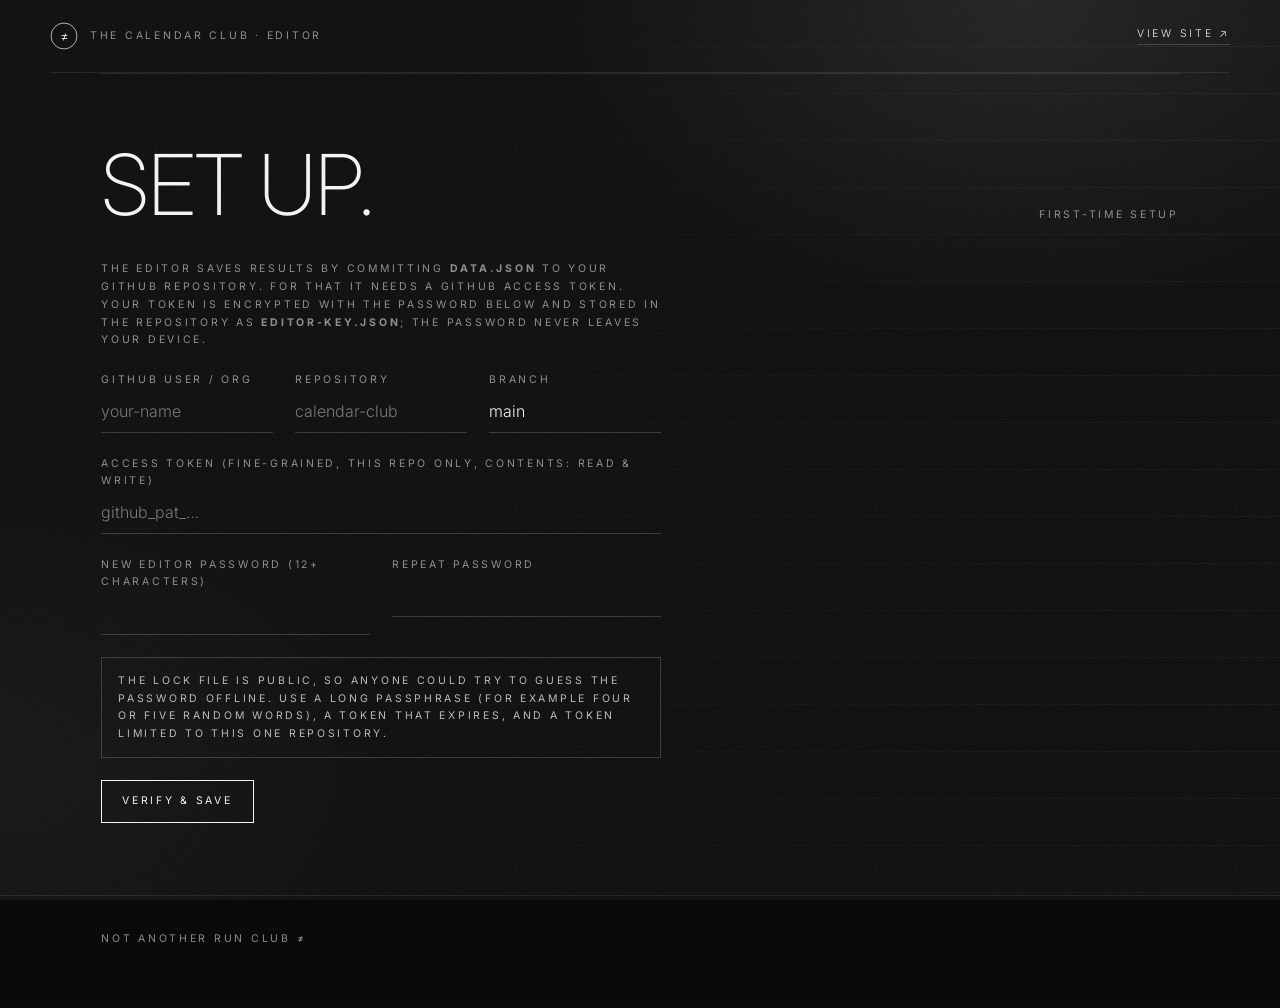
==== editor.html @ fd792aae "Add files via upload" ====
<!DOCTYPE html>
<html lang="en">
<head>
<meta charset="utf-8">
<meta name="viewport" content="width=device-width, initial-scale=1, viewport-fit=cover">
<title>Editor · The Calendar Club</title>
<meta name="robots" content="noindex,nofollow">
<meta name="theme-color" content="#0a0a0b">
<link rel="icon" href="data:image/svg+xml,%3Csvg xmlns='http://www.w3.org/2000/svg' viewBox='0 0 40 40'%3E%3Crect width='40' height='40' fill='%230a0a0b'/%3E%3Ccircle cx='20' cy='20' r='17' fill='none' stroke='%23f3f3f1'/%3E%3Ctext x='20' y='28' text-anchor='middle' font-size='22' fill='%23f3f3f1' font-family='sans-serif'%3E%E2%89%A0%3C/text%3E%3C/svg%3E">
<link rel="preconnect" href="https://fonts.googleapis.com">
<link rel="preconnect" href="https://fonts.gstatic.com" crossorigin>
<link href="https://fonts.googleapis.com/css2?family=Inter:wght@200;300;400;500&display=swap" rel="stylesheet">
<link rel="stylesheet" href="style.css">
<style>
.wrap{max-width:var(--maxw);margin:0 auto;padding:0 var(--pad)}
.top{display:flex;align-items:center;justify-content:space-between;gap:16px;padding:22px 0;border-bottom:1px solid var(--line-2)}
.brand{display:flex;align-items:center;gap:12px}
.badge{width:28px;height:28px;flex:none}
.top .right{display:flex;gap:22px;align-items:center}
.block{padding:clamp(34px,6vw,72px) 0;border-top:1px solid var(--line-2)}
.block:first-of-type{border-top:0}
.sec-head{display:flex;justify-content:space-between;align-items:flex-end;gap:14px 32px;flex-wrap:wrap;margin-bottom:clamp(20px,3vw,36px)}
.sec-head h1,.sec-head h2{font-size:clamp(36px,7vw,84px)}
.narrow{max-width:560px}
.sub-h{margin:46px 0 14px;display:flex;justify-content:space-between;align-items:baseline;gap:12px;flex-wrap:wrap}
.sub-h h3{font-size:clamp(22px,3vw,34px);font-weight:200;text-transform:uppercase;letter-spacing:-.01em}
.pill{display:inline-flex;gap:10px;align-items:center;border:1px solid var(--line);padding:8px 14px;color:var(--ink)}
.stats{display:flex;gap:10px 28px;flex-wrap:wrap;margin-bottom:6px}
.runs{border-top:1px solid var(--line)}
.rr{display:grid;grid-template-columns:44px minmax(0,1.6fr) minmax(0,1fr) 84px 84px 104px;gap:12px;align-items:baseline;padding:11px 0;border-bottom:1px solid var(--line-2);font-size:13px}
.rr.hd{padding:12px 0}
.rr .t{overflow:hidden;text-overflow:ellipsis;white-space:nowrap}
.rr .acts{display:flex;gap:14px;justify-content:flex-end}
.rr .acts button{font-size:9.5px;letter-spacing:.22em;text-transform:uppercase;color:var(--ink-3);border-bottom:1px solid var(--line-2)}
.rr .acts button:hover{color:var(--ink);border-color:var(--ink)}
.rr .acts button.sure{color:#ff8a8a;border-color:#ff8a8a}
.rr .ok{font-size:15px}
.rr.editing{background:rgba(255,255,255,.05)}
@media(max-width:820px){.rr{grid-template-columns:34px minmax(0,1fr) 40px 104px}.rr .c,.rr .tm{display:none}}
footer{border-top:1px solid var(--line-2);padding:34px 0 60px}
footer .wrap{display:flex;justify-content:space-between;gap:16px;flex-wrap:wrap;align-items:center}
.warn{border:1px solid var(--line);padding:14px 16px;margin-top:22px;color:var(--ink-2)}
@media(max-width:640px){.top .right .micro{display:none}}
</style>
</head>
<body>
<div class="heroBg" aria-hidden="true"></div>

<header class="wrap top">
  <div class="brand">
    <svg class="badge" viewBox="0 0 40 40" aria-hidden="true"><circle cx="20" cy="20" r="18.5" fill="none" stroke="currentColor" stroke-width="1"/><text x="20" y="27" text-anchor="middle" font-size="20" font-weight="300" fill="currentColor" font-family="Inter,system-ui,sans-serif">≠</text></svg>
    <span class="micro">The Calendar Club · Editor</span>
  </div>
  <div class="right">
    <a class="linkbtn" href="index.html" id="viewLink">View site ↗</a>
    <button class="linkbtn" id="lockBtn" type="button" hidden>Lock</button>
  </div>
</header>

<main class="wrap">

  <!-- 0 · checking -->
  <section class="block" id="vLoad">
    <p class="micro" id="loadMsg">Checking the lock…</p>
  </section>

  <!-- 1 · locked -->
  <section class="block" id="vLock" hidden>
    <div class="sec-head"><h1 class="display">Editor.</h1><p class="micro">Organisers only</p></div>
    <form class="narrow" id="lockForm" autocomplete="on">
      <div class="f"><label class="micro" for="lkPw">Password</label>
        <input id="lkPw" type="password" autocomplete="current-password" autofocus></div>
      <div class="btn-row"><button class="btn" id="lkBtn" type="submit">Unlock</button><span class="micro msg" id="lkMsg" aria-live="polite"></span></div>
      <p class="micro" style="margin-top:34px"><button class="linkbtn" id="toSetup" type="button">Change password / token</button></p>
    </form>
  </section>

  <!-- 2 · first-time setup -->
  <section class="block" id="vSetup" hidden>
    <div class="sec-head"><h1 class="display">Set up.</h1><p class="micro" id="setupKind">One-time setup</p></div>
    <form class="narrow" id="setupForm" autocomplete="off">
      <p class="micro" style="margin-bottom:22px">The editor saves results by committing <b>data.json</b> to your GitHub repository. For that it needs a GitHub access token. Your token is encrypted with the password below and stored in the repository as <b>editor-key.json</b>; the password never leaves your device.</p>
      <div class="grid-f">
        <div class="f"><label class="micro" for="suOwner">GitHub user / org</label><input id="suOwner" placeholder="your-name"></div>
        <div class="f"><label class="micro" for="suRepo">Repository</label><input id="suRepo" placeholder="calendar-club"></div>
        <div class="f"><label class="micro" for="suBranch">Branch</label><input id="suBranch" value="main"></div>
      </div>
      <div class="f" style="margin-top:22px"><label class="micro" for="suToken">Access token (fine-grained, this repo only, Contents: read &amp; write)</label>
        <input id="suToken" type="password" autocomplete="off" spellcheck="false" placeholder="github_pat_…"></div>
      <div class="grid-f" style="margin-top:22px">
        <div class="f"><label class="micro" for="suPw">New editor password (12+ characters)</label><input id="suPw" type="password" autocomplete="new-password"></div>
        <div class="f"><label class="micro" for="suPw2">Repeat password</label><input id="suPw2" type="password" autocomplete="new-password"></div>
      </div>
      <p class="warn micro">The lock file is public, so anyone could try to guess the password offline. Use a long passphrase (for example four or five random words), a token that expires, and a token limited to this one repository.</p>
      <div class="btn-row"><button class="btn" id="suBtn" type="submit">Verify &amp; save</button><button class="btn ghost" id="suCancel" type="button" hidden>Cancel</button><span class="micro msg" id="suMsg" aria-live="polite"></span></div>
    </form>
  </section>

  <!-- 3 · unlocked -->
  <section class="block" id="vPanel" hidden>
    <div class="sec-head">
      <h1 class="display">Add results.</h1>
      <div class="meta"><span class="pill micro" id="demoPill" hidden><span class="dot-live"></span>Demo · nothing is saved</span></div>
    </div>
    <div class="stats micro" id="stats"></div>

    <form id="runForm" autocomplete="off" novalidate style="margin-top:26px">
      <div class="grid-f">
        <div class="f"><label class="micro" for="fName">Runner</label><input id="fName" list="dlNames" maxlength="80" placeholder="Name"></div>
        <div class="f"><label class="micro" for="fCity">City</label><input id="fCity" list="dlCities" maxlength="80" placeholder="Budapest"></div>
        <div class="f"><label class="micro" for="fDay">Day</label><select id="fDay"></select></div>
        <div class="f"><label class="micro" for="fDone">Finished the day's distance?</label>
          <select id="fDone"><option value="yes">Yes — finished</option><option value="no">No — not finished</option></select></div>
        <div class="f"><label class="micro" for="fTime">Time for the distance (optional)</label><input id="fTime" inputmode="numeric" placeholder="0:38:20"></div>
      </div>
      <div class="grid-f" id="coordRow" style="margin-top:20px" hidden>
        <p class="micro" style="grid-column:1/-1">This city is not in the built-in list. Add its coordinates once (decimal degrees, e.g. 47.4979 and 19.0402); they are remembered for later runs.</p>
        <div class="f"><label class="micro" for="fLat">Latitude</label><input id="fLat" inputmode="decimal" placeholder="47.4979"></div>
        <div class="f"><label class="micro" for="fLon">Longitude</label><input id="fLon" inputmode="decimal" placeholder="19.0402"></div>
      </div>
      <div class="btn-row">
        <button class="btn" id="fSubmit" type="submit">Save result</button>
        <button class="btn ghost" id="fCancel" type="button" hidden>Cancel edit</button>
        <span class="micro msg" id="fMsg" aria-live="polite"></span>
      </div>
      <datalist id="dlNames"></datalist>
      <datalist id="dlCities"></datalist>
    </form>

    <div class="sub-h"><h3>Paste many at once.</h3><p class="micro">name ; city ; day ; yes/no ; time &nbsp;(time optional · unknown city: add ; lat ; lon · yes/no also as igen/nem or ✓/✗)</p></div>
    <textarea id="bulk" spellcheck="false" placeholder="Kovács Anna; Budapest; 7; yes; 0:41:05&#10;Nagy Bence; Szeged; 7; yes; 0:47:30&#10;Szabó Dóra; Pécs; 7; no"></textarea>
    <div class="btn-row">
      <button class="btn ghost" id="bCheck" type="button">Check</button>
      <button class="btn" id="bImport" type="button" disabled>Import</button>
      <span class="micro msg" id="bMsg" aria-live="polite"></span>
    </div>

    <div class="sub-h"><h3>All entered runs.</h3>
      <div class="btn-row" style="margin:0"><button class="btn ghost" id="refreshBtn" type="button">Refresh</button><button class="btn ghost" id="csvBtn" type="button">Copy CSV</button></div>
    </div>
    <textarea id="csvOut" readonly hidden></textarea>
    <div class="runs" id="runs"></div>
    <div class="btn-row"><button class="btn ghost" id="showAll" type="button" hidden>Show all</button></div>
    <p class="micro" style="margin-top:26px" id="liveNote">Changes go live on the public page about a minute after saving (GitHub Pages publishes them).</p>
  </section>
</main>

<footer>
  <div class="wrap"><span class="micro">Not another run club ≠</span><span class="micro" id="repoLine"></span></div>
</footer>

<script src="shared.js"></script>
<script>
(() => {
'use strict';
const { DAYS, norm, pad2, fmtTime, CITIES, CITY_LIST, cityKey, buildRecord, newId, clean } = window.CC;

/* ===== SETTINGS ===== */
const KEY_FILE = 'editor-key.json';
const DATA_FILE = 'data.json';
const PBKDF2_ITER = 600000;
const IDLE_LOCK_MS = 30 * 60 * 1000;
const SHOW_LIMIT = 25;

const $ = (q) => document.querySelector(q);
const sleep = (ms) => new Promise((r) => setTimeout(r, ms));
function h(tag, props, ...kids) {
  const el = document.createElement(tag);
  if (props) for (const [k, v] of Object.entries(props)) {
    if (v == null || v === false) continue;
    if (k === 'class') el.className = v;
    else if (k.startsWith('on')) el.addEventListener(k.slice(2), v);
    else el.setAttribute(k, v === true ? '' : v);
  }
  for (const c of kids.flat()) { if (c == null || c === false) continue; el.append(c.nodeType ? c : document.createTextNode(String(c))); }
  return el;
}
const say = (el, text, err) => { el.textContent = text; el.classList.toggle('err', !!err); };

/* ===== bytes <-> base64, crypto ===== */
const enc = (s) => new TextEncoder().encode(s), dec = (u) => new TextDecoder().decode(u);
function toB64(u8) { let s = ''; for (let i = 0; i < u8.length; i += 0x8000) s += String.fromCharCode.apply(null, u8.subarray(i, i + 0x8000)); return btoa(s); }
function fromB64(b) { const s = atob(String(b).replace(/\s/g, '')); const u = new Uint8Array(s.length); for (let i = 0; i < s.length; i++) u[i] = s.charCodeAt(i); return u; }
async function deriveKey(pw, salt, iter) {
  const km = await crypto.subtle.importKey('raw', enc(pw), 'PBKDF2', false, ['deriveKey']);
  return crypto.subtle.deriveKey({ name: 'PBKDF2', salt, iterations: iter, hash: 'SHA-256' }, km, { name: 'AES-GCM', length: 256 }, false, ['encrypt', 'decrypt']);
}
async function sealToken(token, pw, cfg) {
  const salt = crypto.getRandomValues(new Uint8Array(16)), iv = crypto.getRandomValues(new Uint8Array(12));
  const key = await deriveKey(pw, salt, PBKDF2_ITER);
  const ct = new Uint8Array(await crypto.subtle.encrypt({ name: 'AES-GCM', iv, additionalData: enc(cfg.owner + '/' + cfg.repo) }, key, enc(token)));
  return { v: 1, kdf: 'PBKDF2-SHA256', iter: PBKDF2_ITER, owner: cfg.owner, repo: cfg.repo, branch: cfg.branch, salt: toB64(salt), iv: toB64(iv), ct: toB64(ct) };
}
async function openToken(box, pw) {
  const key = await deriveKey(pw, fromB64(box.salt), box.iter || PBKDF2_ITER);
  const pt = await crypto.subtle.decrypt({ name: 'AES-GCM', iv: fromB64(box.iv), additionalData: enc(box.owner + '/' + box.repo) }, key, fromB64(box.ct));
  return dec(new Uint8Array(pt));
}

/* ===== state ===== */
const DEMO = location.hash === '#demo';
let TOKEN = null, CFG = null, BOX = null, DOC = null;
let editing = null, showAll = false, idleAt = Date.now(), idleTimer = null, bulkOk = [];
const views = ['vLoad', 'vLock', 'vSetup', 'vPanel'];
function view(id) { for (const v of views) $('#' + v).hidden = v !== id; $('#lockBtn').hidden = id !== 'vPanel' || DEMO; window.scrollTo(0, 0); }

/* ===== GitHub API ===== */
const base = () => `/repos/${encodeURIComponent(CFG.owner)}/${encodeURIComponent(CFG.repo)}`;
async function gh(method, path, body) {
  const r = await fetch('https://api.github.com' + path, {
    method, cache: 'no-store',
    headers: { Accept: 'application/vnd.github+json', Authorization: 'Bearer ' + TOKEN, 'X-GitHub-Api-Version': '2022-11-28', ...(body ? { 'Content-Type': 'application/json' } : {}) },
    body: body ? JSON.stringify(body) : undefined,
  });
  let json = null; try { json = await r.json(); } catch (e) { /* empty body */ }
  return { ok: r.ok, status: r.status, json };
}
function apiError(r, what) {
  const m = (r.json && r.json.message) || '';
  if (r.status === 401) return new Error('GitHub rejected the token (expired or revoked). Use “Change password / token” to add a new one.');
  if (r.status === 403 && /rate limit/i.test(m)) return new Error('GitHub says: too many requests. Wait a minute and try again.');
  if (r.status === 403) return new Error('The token is not allowed to write here. It needs “Contents: Read and write” for this repository.');
  if (r.status === 404) return new Error(`GitHub could not find ${what || 'the repository'}. Check owner / repository / branch, and that the token has access to this repository.`);
  return new Error(`GitHub error ${r.status}${m ? ': ' + m : ''}`);
}
async function readFile(path) {
  const r = await gh('GET', `${base()}/contents/${path}?ref=${encodeURIComponent(CFG.branch)}`);
  if (r.status === 404) return { text: null, sha: null, notFound: true, res: r };
  if (!r.ok) throw apiError(r, path);
  return { text: dec(fromB64(r.json.content || '')), sha: r.json.sha };
}
async function writeFile(path, text, message, sha) {
  const body = { message, content: toB64(enc(text)), branch: CFG.branch }; if (sha) body.sha = sha;
  return gh('PUT', `${base()}/contents/${path}`, body);
}
function serialize(doc) { return '{"version":1,"updatedAt":' + (doc.updatedAt || 0) + ',"entries":[\n' + doc.entries.map((e) => JSON.stringify(e)).join(',\n') + '\n]}\n'; }
async function readData() {
  const f = await readFile(DATA_FILE);
  if (f.notFound) return { doc: { version: 1, updatedAt: 0, entries: [] }, sha: null };
  let doc; try { doc = JSON.parse(f.text); } catch (e) { throw new Error('data.json in the repository is not valid JSON — fix it on GitHub first.'); }
  if (!doc || !Array.isArray(doc.entries)) doc = { version: 1, updatedAt: 0, entries: [] };
  return { doc, sha: f.sha };
}
/* read → change → write, retrying if somebody else saved in between */
async function commit(mutate, message) {
  if (DEMO) { mutate(DOC); DOC.updatedAt = Date.now(); await sleep(120); return; }
  for (let i = 0; i < 4; i++) {
    const { doc, sha } = await readData();
    mutate(doc); doc.updatedAt = Date.now();
    const r = await writeFile(DATA_FILE, serialize(doc), message, sha);
    if (r.ok) { DOC = doc; return; }
    if (r.status === 409 || r.status === 422) { await sleep(450 * (i + 1)); continue; }
    throw apiError(r, DATA_FILE);
  }
  throw new Error('Someone else saved at the same moment. Please try again.');
}

/* ===== lock / unlock / setup ===== */
function guessRepo() {
  const host = location.hostname, parts = location.pathname.split('/').filter(Boolean);
  const owner = host.endsWith('.github.io') ? host.split('.')[0] : '';
  let repo = parts.length && !/\.html?$/.test(parts[0]) ? parts[0] : (owner ? owner + '.github.io' : '');
  return { owner, repo, branch: 'main' };
}
async function boot() {
  $('#viewLink').href = DEMO ? 'index.html?demo' : 'index.html';
  if (DEMO) { DOC = { version: 1, updatedAt: 0, entries: window.CC.demoEntries(9) }; CFG = { owner: 'demo', repo: 'demo', branch: 'main' }; enterPanel(); return; }
  if (!window.crypto || !crypto.subtle) { say($('#loadMsg'), 'This browser cannot do encryption here. Open the editor over https (your GitHub Pages address).', true); return; }
  try {
    const r = await fetch(KEY_FILE + '?t=' + Date.now(), { cache: 'no-store' });
    if (r.status === 404) { openSetup(true); return; }
    if (!r.ok) throw new Error('HTTP ' + r.status);
    BOX = await r.json();
    if (!BOX || !BOX.ct || !BOX.salt || !BOX.iv || !BOX.owner || !BOX.repo) throw new Error('bad lock file');
    CFG = { owner: BOX.owner, repo: BOX.repo, branch: BOX.branch || 'main' };
    view('vLock'); $('#lkPw').focus();
  } catch (e) {
    say($('#loadMsg'), location.protocol === 'file:' ? 'Open the editor from your site address (https://…github.io/…/editor.html) — local files cannot read the lock.' : 'Could not read the lock file. Check your connection and reload.', true);
  }
}
$('#lockForm').addEventListener('submit', async (ev) => {
  ev.preventDefault();
  const pw = $('#lkPw').value; if (!pw) { say($('#lkMsg'), 'Enter the password.', true); return; }
  const btn = $('#lkBtn'); btn.disabled = true; say($('#lkMsg'), 'Unlocking…');
  try { TOKEN = await openToken(BOX, pw); }
  catch (e) { say($('#lkMsg'), 'Wrong password.', true); btn.disabled = false; return; }
  $('#lkPw').value = '';
  try { const { doc } = await readData(); DOC = doc; say($('#lkMsg'), ''); btn.disabled = false; enterPanel(); }
  catch (e) { TOKEN = null; say($('#lkMsg'), e.message, true); btn.disabled = false; }
});
$('#toSetup').addEventListener('click', () => openSetup(false));
function openSetup(first) {
  const g = BOX ? { owner: BOX.owner, repo: BOX.repo, branch: BOX.branch || 'main' } : guessRepo();
  $('#suOwner').value = g.owner; $('#suRepo').value = g.repo; $('#suBranch').value = g.branch;
  $('#setupKind').textContent = first ? 'First-time setup' : 'New password or token';
  $('#suCancel').hidden = first; view('vSetup');
}
$('#suCancel').addEventListener('click', () => view('vLock'));
$('#setupForm').addEventListener('submit', async (ev) => {
  ev.preventDefault();
  const msg = $('#suMsg'), btn = $('#suBtn');
  const cfg = { owner: $('#suOwner').value.trim(), repo: $('#suRepo').value.trim(), branch: $('#suBranch').value.trim() || 'main' };
  const token = $('#suToken').value.trim(), pw = $('#suPw').value, pw2 = $('#suPw2').value;
  if (!cfg.owner || !cfg.repo) return say(msg, 'Fill in the GitHub user and repository.', true);
  if (!token) return say(msg, 'Paste the access token.', true);
  if (pw.length < 12) return say(msg, 'The password needs at least 12 characters.', true);
  if (pw !== pw2) return say(msg, 'The two passwords differ.', true);
  btn.disabled = true; say(msg, 'Checking the token…');
  TOKEN = token; CFG = cfg;
  try {
    const repo = await gh('GET', base());
    if (!repo.ok) throw apiError(repo);
    say(msg, 'Preparing data.json…');
    const f = await readFile(DATA_FILE);
    if (f.notFound) {
      const r = await writeFile(DATA_FILE, serialize({ updatedAt: 0, entries: [] }), 'Create data.json', null);
      if (!r.ok) throw apiError(r, DATA_FILE);
    }
    say(msg, 'Encrypting the token…');
    const box = await sealToken(token, pw, cfg);
    const k = await readFile(KEY_FILE);
    const w = await writeFile(KEY_FILE, JSON.stringify(box, null, 1) + '\n', k.notFound ? 'Add editor lock' : 'Update editor lock', k.sha);
    if (!w.ok) throw apiError(w, KEY_FILE);
    BOX = box;
    const { doc } = await readData(); DOC = doc;
    $('#suToken').value = $('#suPw').value = $('#suPw2').value = '';
    say(msg, ''); btn.disabled = false;
    enterPanel('Lock saved. It becomes active for other devices in about a minute; you are signed in here already.');
  } catch (e) { TOKEN = null; say(msg, e.message, true); btn.disabled = false; }
});
function lock() {
  TOKEN = null; DOC = null; editing = null; clearInterval(idleTimer);
  if (DEMO) return;
  $('#lkMsg').textContent = ''; view('vLock'); $('#lkPw').focus();
}
$('#lockBtn').addEventListener('click', lock);
['pointerdown', 'keydown'].forEach((t) => window.addEventListener(t, () => { idleAt = Date.now(); }, { passive: true }));

/* ===== panel ===== */
const dayEl = $('#fDay');
for (let d = 1; d <= DAYS; d++) dayEl.append(h('option', { value: d }, `Day ${pad2(d)} · ${d} km`));
function todayDay() {
  const [y, m, d] = new Intl.DateTimeFormat('en-CA', { timeZone: 'Europe/Budapest', year: 'numeric', month: '2-digit', day: '2-digit' }).format(new Date()).split('-').map(Number);
  const diff = Math.round((Date.UTC(y, m - 1, d) - Date.UTC(2026, 11, 1)) / 864e5);
  return diff >= 0 && diff < DAYS ? diff + 1 : 1;
}
function enterPanel(note) {
  view('vPanel'); $('#demoPill').hidden = !DEMO;
  $('#repoLine').textContent = DEMO ? 'Demo' : `${CFG.owner}/${CFG.repo} · ${CFG.branch}`;
  $('#liveNote').hidden = DEMO;
  resetForm(false); dayEl.value = String(DEMO ? 9 : todayDay());
  renderAll(); if (note) say($('#fMsg'), note);
  clearInterval(idleTimer); idleAt = Date.now();
  if (!DEMO) idleTimer = setInterval(() => { if (Date.now() - idleAt > IDLE_LOCK_MS) lock(); }, 30000);
}
const entries = () => (DOC ? DOC.entries.map((e) => clean(e.id, e)).filter(Boolean) : []);
function known(city) {
  const t = CITIES.get(norm(city)); if (t) return { lat: t.lat, lon: t.lon };
  const k = cityKey(city);
  for (const e of entries()) if (e.lat != null && e.lon != null && cityKey(e.city) === k) return { lat: e.lat, lon: e.lon };
  return null;
}
function renderAll() { renderStats(); renderLists(); renderRuns(); }
function renderStats() {
  const es = entries(), names = new Set(es.map((e) => norm(e.name))), fin = es.filter((e) => e.done).length;
  const last = es.reduce((a, e) => Math.max(a, e.at || 0), 0);
  $('#stats').replaceChildren(h('span', null, `${es.length} results`), h('span', null, `${names.size} runners`), h('span', null, `${fin} finished`),
    last ? h('span', null, 'Last entry · ' + new Intl.DateTimeFormat('en-GB', { timeZone: 'Europe/Budapest', day: '2-digit', month: 'short', hour: '2-digit', minute: '2-digit' }).format(new Date(last))) : null);
}
function renderLists() {
  const es = entries();
  const names = [...new Map(es.map((e) => [norm(e.name), e.name])).values()].sort((a, b) => a.localeCompare(b, 'hu'));
  $('#dlNames').replaceChildren(...names.map((n) => h('option', { value: n })));
  const cities = new Set(CITY_LIST.map((c) => c.name)); for (const e of es) if (e.city) cities.add(e.city);
  $('#dlCities').replaceChildren(...[...cities].sort((a, b) => a.localeCompare(b, 'hu')).map((n) => h('option', { value: n })));
}
function resetForm(keepDay) {
  const d = dayEl.value; $('#runForm').reset(); editing = null;
  if (keepDay && d) dayEl.value = d;
  $('#fTime').disabled = false; $('#fSubmit').textContent = 'Save result'; $('#fCancel').hidden = true; $('#coordRow').hidden = true;
}
$('#fCity').addEventListener('input', () => { const c = $('#fCity').value.trim(); $('#coordRow').hidden = !c || !!known(c); });
$('#fCity').addEventListener('focus', (e) => e.target.select());
$('#fCancel').addEventListener('click', () => { resetForm(true); say($('#fMsg'), ''); renderRuns(); });

/* one result per runner per day: saving the same runner + day again replaces the earlier result */
const sameKey = (e, v) => norm(e.name) === norm(v.name) && Number(e.day) === v.day;
function upsert(doc, v, now, editId) {
  if (editId) {
    const i = doc.entries.findIndex((e) => e.id === editId); if (i < 0) throw new Error('That result no longer exists.');
    doc.entries[i] = { id: editId, ...v, at: doc.entries[i].at || now };
    doc.entries = doc.entries.filter((e, j) => j === i || !sameKey(e, v)); return 'updated';
  }
  const i = doc.entries.findIndex((e) => sameKey(e, v));
  if (i >= 0) { doc.entries[i] = { id: doc.entries[i].id, ...v, name: doc.entries[i].name, at: now }; return 'updated'; }   // keep the spelling already on the leaderboard
  doc.entries.push({ id: newId(), ...v, at: now }); return 'added';
}
$('#fName').addEventListener('change', () => {          // known runner → suggest their usual city
  if ($('#fCity').value.trim() || editing) return;
  const k = norm($('#fName').value), mine = entries().filter((e) => norm(e.name) === k).sort((a, b) => b.at - a.at)[0];
  if (mine) { $('#fCity').value = mine.city; $('#coordRow').hidden = true; }
});
$('#fDone').addEventListener('change', () => { $('#fTime').disabled = $('#fDone').value === 'no'; });
$('#runForm').addEventListener('submit', async (ev) => {
  ev.preventDefault();
  const msg = $('#fMsg'), btn = $('#fSubmit');
  const x = { name: $('#fName').value, city: $('#fCity').value, day: dayEl.value, done: $('#fDone').value === 'yes', time: $('#fTime').value, lat: $('#fLat').value, lon: $('#fLon').value };
  const rec = buildRecord(x, known);
  if (rec.error) { say(msg, rec.error, true); if (rec.needCoords) $('#coordRow').hidden = false; return; }
  const v = rec.value, id = editing; btn.disabled = true; say(msg, 'Saving…');
  let how = 'added';
  try {
    await commit((doc) => { how = upsert(doc, v, Date.now(), id); }, `${id ? 'Edit' : 'Result'}: ${v.name} · day ${v.day} · ${v.done ? 'finished' : 'not finished'}`);
    say(msg, `${how === 'updated' ? 'Updated' : 'Saved'} ✓ ${v.name} · day ${pad2(v.day)} · ${v.done ? 'finished' : 'not finished'}`);
    resetForm(true); renderAll(); $('#fName').focus();
  } catch (e) { say(msg, e.message, true); }
  btn.disabled = false;
});

/* bulk paste */
function parseBulk(text) {
  const cur = new Map(entries().map((e) => [norm(e.name) + '|' + e.day, e])), batch = new Map();
  const ok = [], bad = []; let same = 0, upd = 0, first = true;
  text.split(/\r?\n/).forEach((raw, i) => {
    const line = raw.trim(); if (!line) return;
    const c = (line.includes('\t') ? line.split('\t') : line.split(';')).map((t) => t.trim());
    if (first) { first = false; if (!/^\d+$/.test(c[2] || '')) return; }                  // header row
    const rec = buildRecord({ name: c[0], city: c[1], day: c[2], done: c[3], time: c[4], lat: c[5], lon: c[6] }, (city) => known(city) || localKnown.get(cityKey(city)) || null);
    if (rec.error) { bad.push({ n: i + 1, line: raw, error: rec.error }); return; }
    const v = rec.value, k = norm(v.name) + '|' + v.day, prev = batch.get(k) || cur.get(k);
    if (prev && prev.done === v.done && (prev.sec == null ? null : prev.sec) === v.sec && norm(prev.city) === norm(v.city)) { same++; return; }
    if (prev) upd++;
    batch.set(k, v); localKnown.set(cityKey(v.city), { lat: v.lat, lon: v.lon });
    ok.push({ value: v, line: raw });
  });
  return { ok, bad, same, upd };
}
let localKnown = new Map();
function checkBulk() {
  localKnown = new Map();
  const r = parseBulk($('#bulk').value); bulkOk = r.ok;
  const parts = [`${r.ok.length - r.upd} new`]; if (r.upd) parts.push(`${r.upd} will replace an earlier result`); if (r.same) parts.push(`${r.same} already entered (skipped)`); if (r.bad.length) parts.push(`${r.bad.length} with problems`);
  say($('#bMsg'), (r.ok.length || r.bad.length || r.same ? parts.join(' · ') : 'Nothing to check.') + (r.bad.length ? ' — ' + r.bad.slice(0, 3).map((b) => `line ${b.n}: ${b.error}`).join(' | ') : ''), r.bad.length > 0);
  $('#bImport').disabled = !r.ok.length; return r;
}
$('#bCheck').addEventListener('click', checkBulk);
$('#bulk').addEventListener('input', () => { bulkOk = []; $('#bImport').disabled = true; });
$('#bImport').addEventListener('click', async () => {
  const r = checkBulk(); if (!r.ok.length) return;
  const btn = $('#bImport'), now = Date.now(); btn.disabled = true; say($('#bMsg'), `Importing ${r.ok.length}…`);
  try {
    await commit((doc) => { r.ok.forEach((o, i) => upsert(doc, o.value, now + i, null)); }, `Import ${r.ok.length} results`);
    $('#bulk').value = r.bad.map((b) => b.line).join('\n');
    say($('#bMsg'), `Imported ${r.ok.length} ✓` + (r.bad.length ? ` · ${r.bad.length} left in the box to fix` : '') + (r.same ? ` · ${r.same} already entered, skipped` : ''), r.bad.length > 0);
    renderAll();
  } catch (e) { say($('#bMsg'), e.message, true); btn.disabled = false; }
});

/* list of runs */
function renderRuns() {
  const root = $('#runs'); root.replaceChildren();
  const all = entries().sort((a, b) => (b.at - a.at) || (b.day - a.day));
  const list = showAll ? all : all.slice(0, SHOW_LIMIT);
  if (!all.length) { root.append(h('p', { class: 'micro', style: 'padding:18px 0' }, 'No results entered yet.')); $('#showAll').hidden = true; return; }
  root.append(h('div', { class: 'rr hd micro' }, h('span', null, 'Day'), h('span', null, 'Runner'), h('span', { class: 'c' }, 'City'), h('span', null, 'Done'), h('span', { class: 'tm' }, 'Time'), h('span')));
  for (const e of list) {
    let sure = false, timer = null;
    const del = h('button', { type: 'button', onclick: async () => {
      if (!sure) { sure = true; del.textContent = 'Sure?'; del.classList.add('sure'); timer = setTimeout(() => { sure = false; del.textContent = 'Delete'; del.classList.remove('sure'); }, 3500); return; }
      clearTimeout(timer); del.disabled = true;
      try { await commit((doc) => { doc.entries = doc.entries.filter((x) => x.id !== e.id); }, `Delete result: ${e.name} · day ${e.day}`); if (editing === e.id) resetForm(true); say($('#fMsg'), 'Result deleted ✓'); renderAll(); }
      catch (err) { say($('#fMsg'), err.message, true); del.disabled = false; }
    } }, 'Delete');
    const edit = h('button', { type: 'button', onclick: () => startEdit(e) }, 'Edit');
    root.append(h('div', { class: 'rr' + (editing === e.id ? ' editing' : '') },
      h('span', { class: 'num' }, pad2(e.day)), h('span', { class: 't' }, e.name), h('span', { class: 't c' }, e.city),
      h('span', { class: 'ok' }, e.done ? '✓' : '✗'), h('span', { class: 'num tm' }, fmtTime(e.sec)),
      h('span', { class: 'acts' }, edit, del)));
  }
  const more = all.length - list.length;
  $('#showAll').hidden = !(more > 0 || showAll); $('#showAll').textContent = showAll ? 'Show fewer' : `Show all ${all.length}`;
}
$('#showAll').addEventListener('click', () => { showAll = !showAll; renderRuns(); });
function startEdit(e) {
  editing = e.id;
  $('#fName').value = e.name; $('#fCity').value = e.city; dayEl.value = String(e.day); $('#fDone').value = e.done ? 'yes' : 'no'; $('#fTime').disabled = !e.done;
  $('#fTime').value = e.sec == null ? '' : fmtTime(e.sec); $('#fLat').value = e.lat == null ? '' : e.lat; $('#fLon').value = e.lon == null ? '' : e.lon;
  $('#coordRow').hidden = !$('#fCity').value.trim() || (!!known(e.city) && e.lat == null);
  $('#fSubmit').textContent = 'Save changes'; $('#fCancel').hidden = false; say($('#fMsg'), 'Editing — change the fields and press Save changes.');
  $('#runForm').scrollIntoView({ behavior: 'smooth', block: 'center' }); renderRuns();
}
$('#refreshBtn').addEventListener('click', async () => {
  if (DEMO) return;
  say($('#fMsg'), 'Refreshing…');
  try { DOC = (await readData()).doc; renderAll(); say($('#fMsg'), 'Up to date ✓'); } catch (e) { say($('#fMsg'), e.message, true); }
});
$('#csvBtn').addEventListener('click', async () => {
  const q = (t) => /[",\n;]/.test(String(t)) ? '"' + String(t).replace(/"/g, '""') + '"' : String(t);
  const rows = entries().sort((a, b) => a.day - b.day || a.at - b.at).map((e) => [e.name, e.city, e.day, e.done ? 'yes' : 'no', e.sec == null ? '' : fmtTime(e.sec)].map(q).join(','));
  const csv = ['name,city,day,finished,time', ...rows].join('\n'), out = $('#csvOut');
  out.value = csv; out.hidden = false; out.select();
  try { await navigator.clipboard.writeText(csv); say($('#fMsg'), 'CSV copied ✓'); } catch (e) { say($('#fMsg'), 'Select the text below and copy it.'); }
});

boot();
})();
</script>
</body>
</html>
---- style.css ----
/* style.css — theme + base styles shared by index.html and editor.html.
   To restyle the whole site, start with the variables below. */
:root{
  color-scheme:dark;
  --bg:#0a0a0b;
  --bg-2:#111113;
  --ink:#f3f3f1;
  --ink-2:#b9b9b5;
  --ink-3:#8c8c88;
  --line:rgba(255,255,255,.18);
  --line-2:rgba(255,255,255,.09);
  --red:#ff2b2b;
  --font:"Inter",system-ui,-apple-system,"Segoe UI",Helvetica,Arial,sans-serif;
  --pad:clamp(20px,4vw,56px);
  --maxw:1180px;
  --bar:60px;
  --foot:68px;
}
*{box-sizing:border-box;margin:0;padding:0}
html{background:var(--bg);color:var(--ink);-webkit-text-size-adjust:100%}
body{font-family:var(--font);font-weight:300;line-height:1.4;min-height:100vh;position:relative;-webkit-font-smoothing:antialiased}
/* film grain */
body::before{content:"";position:fixed;inset:0;pointer-events:none;z-index:60;opacity:.085;mix-blend-mode:screen;
  background-image:url("data:image/svg+xml;utf8,%3Csvg xmlns='http://www.w3.org/2000/svg' width='180' height='180'%3E%3Cfilter id='n'%3E%3CfeTurbulence type='fractalNoise' baseFrequency='.85' numOctaves='2' stitchTiles='stitch'/%3E%3CfeColorMatrix values='0 0 0 0 1 0 0 0 0 1 0 0 0 0 1 0 0 0 .8 0'/%3E%3C/filter%3E%3Crect width='100%25' height='100%25' filter='url(%23n)'/%3E%3C/svg%3E")}
/* soft glow + faint running-track lane lines behind everything */
.heroBg{position:fixed;inset:0;z-index:-1;pointer-events:none;
  background:radial-gradient(ellipse 60% 55% at 80% 0%,rgba(255,255,255,.09),transparent 65%),radial-gradient(ellipse 50% 50% at 0% 85%,rgba(255,255,255,.04),transparent 70%)}
.heroBg::after{content:"";position:absolute;inset:0;background:repeating-linear-gradient(to bottom,transparent 0 46px,rgba(255,255,255,.045) 46px 47px);
  -webkit-mask-image:linear-gradient(to right,transparent 10%,#000 95%);mask-image:linear-gradient(to right,transparent 10%,#000 95%)}
button{font:inherit;color:inherit;background:none;border:0;cursor:pointer}
a{color:inherit}
:focus-visible{outline:1px solid var(--ink);outline-offset:3px}
[hidden]{display:none!important}

.micro{font-size:10.5px;letter-spacing:.26em;text-transform:uppercase;color:var(--ink-3);font-weight:400;line-height:1.7}
.display{font-weight:200;text-transform:uppercase;letter-spacing:-.02em;line-height:.93}
.num{font-variant-numeric:tabular-nums}
.linkbtn{font-size:10.5px;letter-spacing:.26em;text-transform:uppercase;color:var(--ink);border-bottom:1px solid var(--line);padding-bottom:2px;display:inline-block;text-decoration:none}
.linkbtn:hover{border-color:var(--ink)}
.dot-live{width:6px;height:6px;border-radius:50%;background:var(--red);box-shadow:0 0 10px 2px rgba(255,43,43,.6);flex:none}

/* forms */
input,select,textarea{width:100%;background:transparent;border:0;border-bottom:1px solid var(--line);color:var(--ink);font:inherit;font-weight:300;font-size:16px;padding:9px 0;border-radius:0;outline:none}
input:focus,select:focus,textarea:focus{border-bottom-color:var(--ink)}
textarea{border:1px solid var(--line);padding:12px;min-height:130px;font-size:13px;font-family:ui-monospace,Menlo,Consolas,monospace;resize:vertical}
select option{background:#111}
.grid-f{display:grid;grid-template-columns:repeat(auto-fit,minmax(150px,1fr));gap:20px 22px}
.f label{display:block;margin-bottom:2px}
.btn{border:1px solid var(--ink);padding:13px 20px;font-size:10.5px;letter-spacing:.26em;text-transform:uppercase;font-weight:400;color:var(--ink);transition:background .15s,color .15s}
.btn:hover:not(:disabled){background:var(--ink);color:#0a0a0b}
.btn:disabled{opacity:.4;cursor:default}
.btn.ghost{border-color:var(--line);color:var(--ink-2)}
.btn-row{display:flex;gap:12px;flex-wrap:wrap;align-items:center;margin-top:22px}
.msg{min-height:1.4em}
.msg.err{color:#ff8a8a}

@media(prefers-reduced-motion:reduce){*{transition-duration:.01s!important;animation:none!important}}
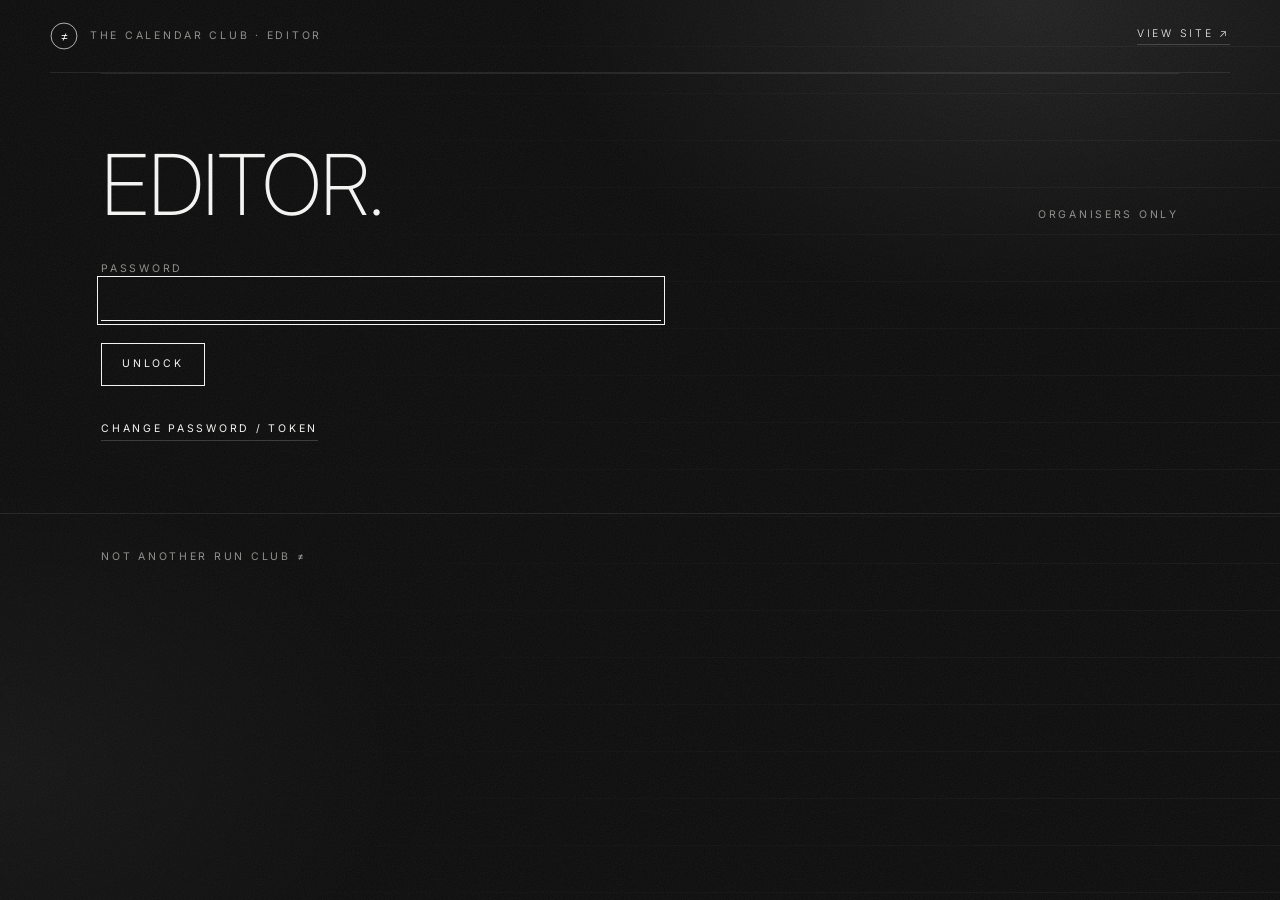
==== commit 8d6eb748: "Add files via upload" ====
--- a/editor.html
+++ b/editor.html
@@ -110,7 +110,7 @@
         <div class="f"><label class="micro" for="fCity">City</label><input id="fCity" list="dlCities" maxlength="80" placeholder="Budapest"></div>
         <div class="f"><label class="micro" for="fDay">Day</label><select id="fDay"></select></div>
         <div class="f"><label class="micro" for="fDone">Finished the day's distance?</label>
-          <select id="fDone"><option value="yes">Yes — finished</option><option value="no">No — not finished</option></select></div>
+          <select id="fDone"><option value="yes">Yes — finished</option><option value="no">No — not finished (disqualified)</option></select></div>
         <div class="f"><label class="micro" for="fTime">Time for the distance (optional)</label><input id="fTime" inputmode="numeric" placeholder="0:38:20"></div>
       </div>
       <div class="grid-f" id="coordRow" style="margin-top:20px" hidden>
